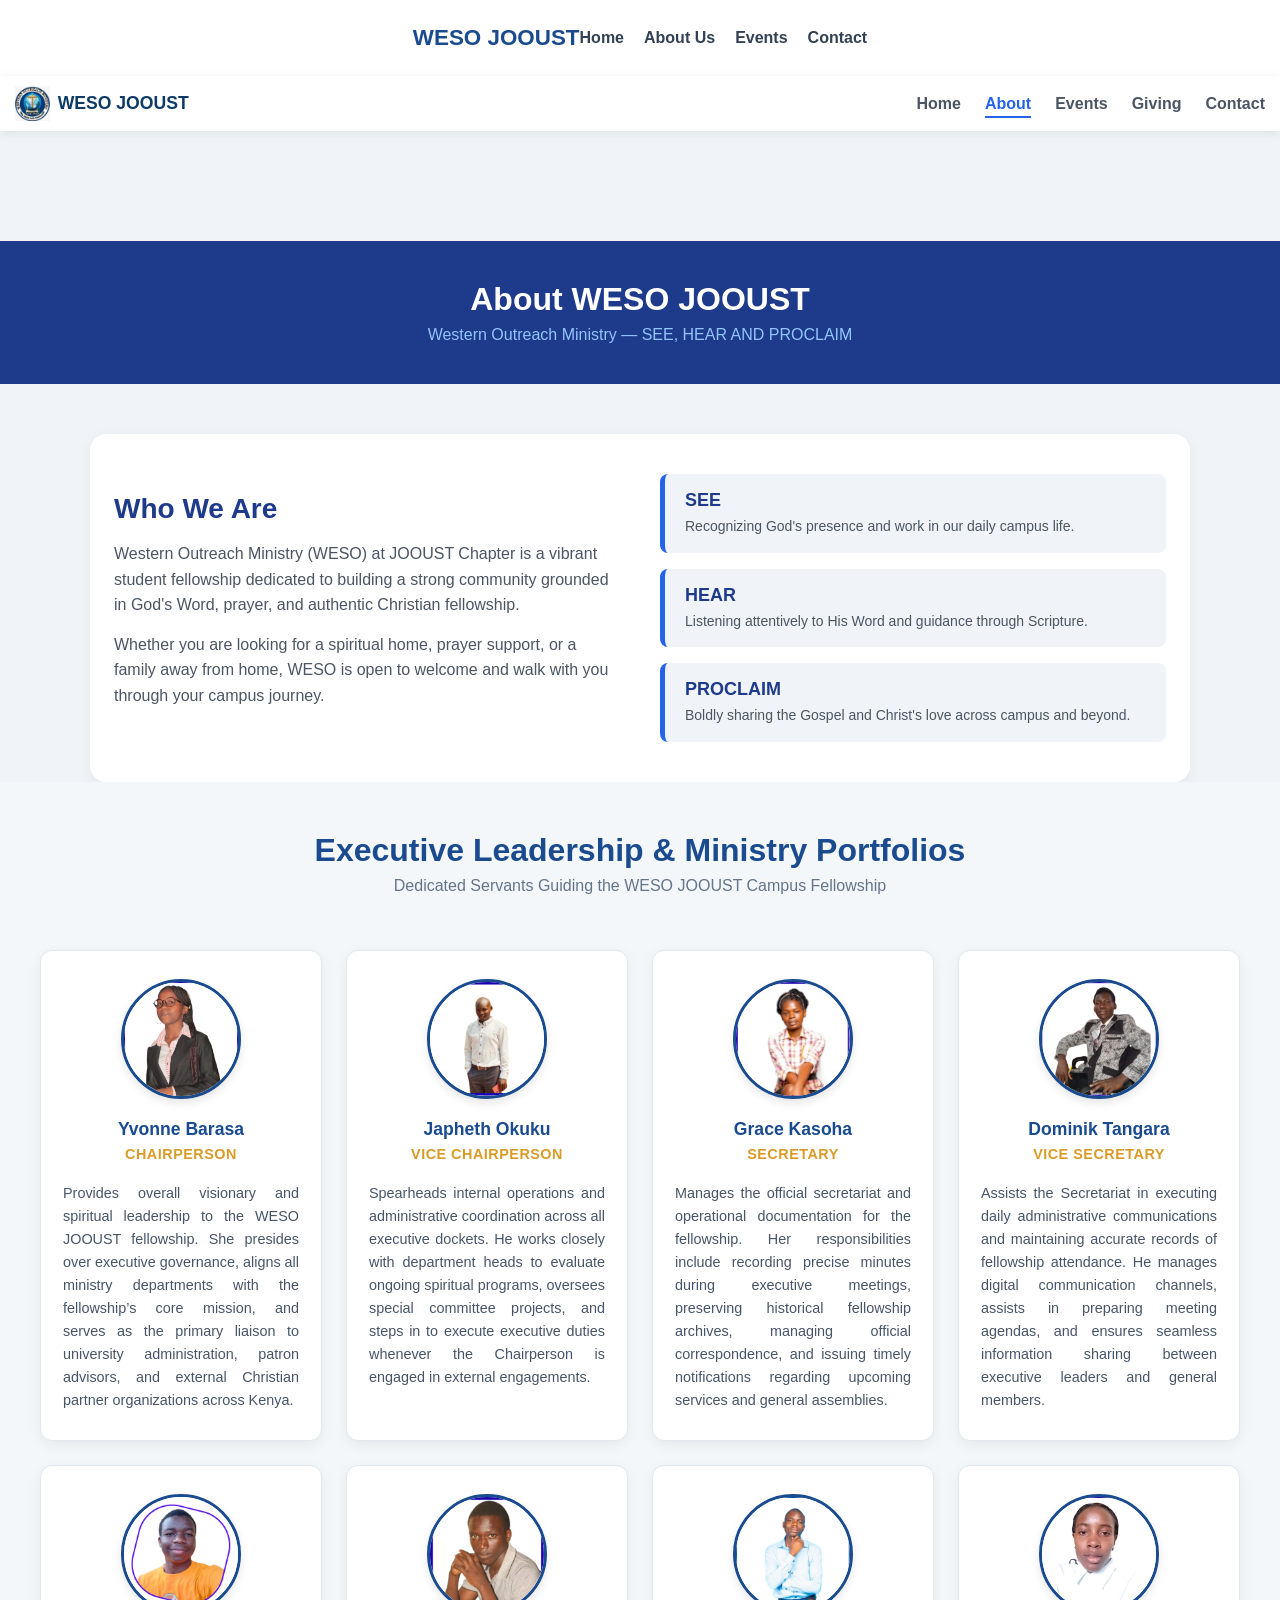
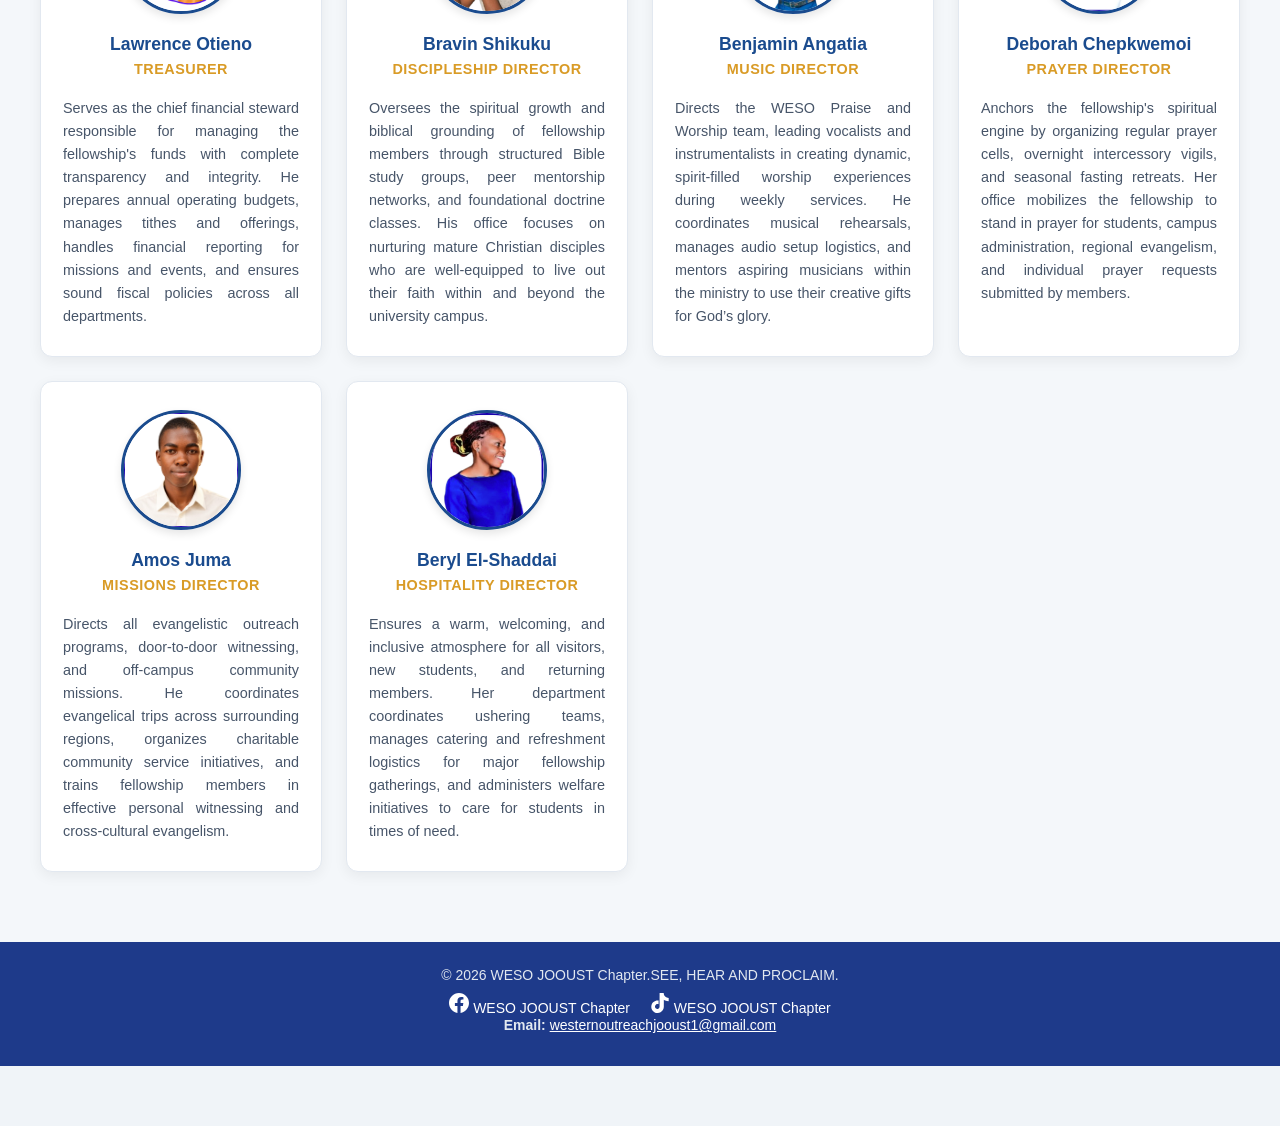
==== about.html @ a295999c "Updated site file" ====
<!DOCTYPE html>
<html lang="en">
<head>
    <header class="main-header">
    <div class="nav-container">
        <a href="index.html" class="logo">WESO JOOUST</a>
        
        <!-- Hamburger Button -->
        <button class="hamburger" id="hamburger-btn" aria-label="Toggle navigation">
            <span class="bar"></span>
            <span class="bar"></span>
            <span class="bar"></span>
        </button>

        <!-- Navigation Links -->
        <ul class="nav-menu" id="nav-menu">
            <li><a href="index.html">Home</a></li>
            <li><a href="about.html" class="active">About Us</a></li>
            <li><a href="events.html">Events</a></li>
            <li><a href="contact.html">Contact</a></li>
        </ul>
    </div>
</header>
    <meta charset="UTF-8">
    <meta name="viewport" content="width=device-width, initial-scale=1.0">
    <title>About Us - WESO JOOUST Chapter</title>
    <link rel="stylesheet" href="style.css">
</head>
<body>

    <!-- Navigation Header -->
    <header>
        <div class="logo-container">
            <img src="weso logo.jpeg" alt="WESO Logo" class="header-logo">
            <span class="logo-text">WESO JOOUST</span>
        </div>
        <nav>
            <ul>
                <li><a href="index.html">Home</a></li>
                <li><a href="about.html" class="active">About</a></li>
                <li><a href="events.html">Events</a></li>
                <li><a href="giving.html">Giving</a></li>
                <li><a href="contact.html">Contact</a></li>
            </ul>
        </nav>
    </header>

    <!-- Main Content Area -->
    <main>
        <section class="page-banner">
            <h1>About WESO JOOUST</h1>
            <p>Western Outreach Ministry — SEE, HEAR AND PROCLAIM</p>
        </section>

        <section class="about-section">
            <div class="about-content">
                <div class="about-text">
                    <h2>Who We Are</h2>
                    <p>
                        Western Outreach Ministry (WESO) at JOOUST Chapter is a vibrant student fellowship dedicated to building a strong community grounded in God's Word, prayer, and authentic Christian fellowship.
                    </p>
                    <p>
                        Whether you are looking for a spiritual home, prayer support, or a family away from home, WESO is open to welcome and walk with you through your campus journey.
                    </p>
                </div>

                <div class="pillars-container">
                    <div class="pillar-box">
                        <h3>SEE</h3>
                        <p>Recognizing God's presence and work in our daily campus life.</p>
                    </div>

                    <div class="pillar-box">
                        <h3>HEAR</h3>
                        <p>Listening attentively to His Word and guidance through Scripture.</p>
                    </div>

                    <div class="pillar-box">
                        <h3>PROCLAIM</h3>
                        <p>Boldly sharing the Gospel and Christ's love across campus and beyond.</p>
                    </div>
                </div>
            </div>
        </section>
<section class="leadership-section">
    <h2>Executive Leadership & Ministry Portfolios</h2>
    <p class="section-subtitle">Dedicated Servants Guiding the WESO JOOUST Campus Fellowship</p>

    <div class="leaders-grid">
        <!-- 1. Chairperson -->
        <div class="leader-card">
            <img src="images/Yvonne Barasa.png" alt="Yvonne Barasa - Chairperson" class="leader-photo">
            <h3>Yvonne Barasa</h3>
            <span class="leader-role">Chairperson</span>
            <p class="leader-desc">Provides overall visionary and spiritual leadership to the WESO JOOUST fellowship. She presides over executive governance, aligns all ministry departments with the fellowship’s core mission, and serves as the primary liaison to university administration, patron advisors, and external Christian partner organizations across Kenya.</p>
        </div>

        <!-- 2. Vice Chairperson -->
        <div class="leader-card">
            <img src="images/Japheth Okuku.png" alt="Japheth Okuku - Vice Chairperson" class="leader-photo">
            <h3>Japheth Okuku</h3>
            <span class="leader-role">Vice Chairperson</span>
            <p class="leader-desc">Spearheads internal operations and administrative coordination across all executive dockets. He works closely with department heads to evaluate ongoing spiritual programs, oversees special committee projects, and steps in to execute executive duties whenever the Chairperson is engaged in external engagements.</p>
        </div>

        <!-- 3. Secretary -->
        <div class="leader-card">
            <img src="images/Grace Kasoha.png" alt="Grace Kasoha - Secretary" class="leader-photo">
            <h3>Grace Kasoha</h3>
            <span class="leader-role">Secretary</span>
            <p class="leader-desc">Manages the official secretariat and operational documentation for the fellowship. Her responsibilities include recording precise minutes during executive meetings, preserving historical fellowship archives, managing official correspondence, and issuing timely notifications regarding upcoming services and general assemblies.</p>
        </div>

        <!-- 4. Vice Secretary -->
        <div class="leader-card">
            <img src="images/Tangara Dominic.png" alt="Dominik Tangara - Vice Secretary" class="leader-photo">
            <h3>Dominik Tangara</h3>
            <span class="leader-role">Vice Secretary</span>
            <p class="leader-desc">Assists the Secretariat in executing daily administrative communications and maintaining accurate records of fellowship attendance. He manages digital communication channels, assists in preparing meeting agendas, and ensures seamless information sharing between executive leaders and general members.</p>
        </div>

        <!-- 5. Treasurer -->
        <div class="leader-card">
            <img src="images/Lawrence Otieno.png" alt="Lawrence - Treasurer" class="leader-photo">
            <h3>Lawrence Otieno</h3>
            <span class="leader-role">Treasurer</span>
            <p class="leader-desc">Serves as the chief financial steward responsible for managing the fellowship's funds with complete transparency and integrity. He prepares annual operating budgets, manages tithes and offerings, handles financial reporting for missions and events, and ensures sound fiscal policies across all departments.</p>
        </div>

        <!-- 6. Discipleship Director -->
        <div class="leader-card">
            <img src="images/Bravin Shikuku.png" alt="Bravin Shikuku - Discipleship Director" class="leader-photo">
            <h3>Bravin Shikuku</h3>
            <span class="leader-role">Discipleship Director</span>
            <p class="leader-desc">Oversees the spiritual growth and biblical grounding of fellowship members through structured Bible study groups, peer mentorship networks, and foundational doctrine classes. His office focuses on nurturing mature Christian disciples who are well-equipped to live out their faith within and beyond the university campus.</p>
        </div>

        <!-- 7. Music Director -->
        <div class="leader-card">
            <img src="images/Angatia Benjamin.png" alt="Benjamin Angatia - Music Director" class="leader-photo">
            <h3>Benjamin Angatia</h3>
            <span class="leader-role">Music Director</span>
            <p class="leader-desc">Directs the WESO Praise and Worship team, leading vocalists and instrumentalists in creating dynamic, spirit-filled worship experiences during weekly services. He coordinates musical rehearsals, manages audio setup logistics, and mentors aspiring musicians within the ministry to use their creative gifts for God’s glory.</p>
        </div>

        <!-- 8. Prayer Director -->
        <div class="leader-card">
            <img src="images/Deborah Chepkwemoi.png" alt="Deborah Chepkwemoi - Prayer Director" class="leader-photo">
            <h3>Deborah Chepkwemoi</h3>
            <span class="leader-role">Prayer Director</span>
            <p class="leader-desc">Anchors the fellowship's spiritual engine by organizing regular prayer cells, overnight intercessory vigils, and seasonal fasting retreats. Her office mobilizes the fellowship to stand in prayer for students, campus administration, regional evangelism, and individual prayer requests submitted by members.</p>
        </div>

        <!-- 9. Missions Director -->
        <div class="leader-card">
            <img src="images/Amos Juma.png" alt="Amos Juma - Missions Director" class="leader-photo">
            <h3>Amos Juma</h3>
            <span class="leader-role">Missions Director</span>
            <p class="leader-desc">Directs all evangelistic outreach programs, door-to-door witnessing, and off-campus community missions. He coordinates evangelical trips across surrounding regions, organizes charitable community service initiatives, and trains fellowship members in effective personal witnessing and cross-cultural evangelism.</p>
        </div>

        <!-- 10. Hospitality Director -->
        <div class="leader-card">
            <img src="images/El-Shaddai Beryl.png" alt="Beryl El-Shaddai - Hospitality Director" class="leader-photo">
            <h3>Beryl El-Shaddai</h3>
            <span class="leader-role">Hospitality Director</span>
            <p class="leader-desc">Ensures a warm, welcoming, and inclusive atmosphere for all visitors, new students, and returning members. Her department coordinates ushering teams, manages catering and refreshment logistics for major fellowship gatherings, and administers welfare initiatives to care for students in times of need.</p>
        </div>
    </div>
</section>
 <!-- Footer Section -->
    <footer>
        <p>&copy; 2026 WESO JOOUST Chapter.SEE, HEAR AND PROCLAIM.</p>
<!-- Social Media Links Block -->
<div class="social-links">
    <!-- 1. Official Facebook Page -->
    <a href="https://www.facebook.com/profile.php?id=61580980378592" target="_blank" rel="noopener noreferrer" class="social-btn facebook">
        <svg viewBox="0 0 24 24" width="20" height="20" fill="currentColor">
            <path d="M24 12.073c0-6.627-5.373-12-12-12s-12 5.373-12 12c0 5.99 4.388 10.954 10.125 11.854v-8.385H7.078v-3.47h3.047V9.43c0-3.007 1.792-4.669 4.533-4.669 1.312 0 2.686.235 2.686.235v2.953H15.83c-1.491 0-1.956.925-1.956 1.874v2.25h3.328l-.532 3.47h-2.796v8.385C19.612 23.027 24 18.062 24 12.073z"/>
        </svg>
        <span>WESO JOOUST Chapter</span>
    </a>

    <!-- 2. TikTok Channel (Placeholder) -->
    <a href="#" target="_blank" rel="noopener noreferrer" class="social-btn tiktok">
        <svg viewBox="0 0 24 24" width="20" height="20" fill="currentColor">
            <path d="M12.525.02c1.31-.02 2.61-.01 3.91-.02.08 1.53.63 3.09 1.75 4.17 1.12 1.11 2.7 1.62 4.24 1.79v4.03c-1.44-.05-2.89-.35-4.2-.97-.57-.26-1.1-.59-1.62-.93-.01 2.92.01 5.84-.02 8.75-.08 1.4-.54 2.79-1.35 3.94-1.31 1.92-3.58 3.17-5.91 3.21-1.43.08-2.86-.31-4.08-1.03-2.02-1.19-3.44-3.37-3.65-5.71-.02-.5-.03-1-.01-1.49.18-1.9 1.12-3.72 2.58-4.96 1.66-1.44 3.98-2.13 6.15-1.72.02 1.48-.04 2.96-.04 4.44-.99-.32-2.15-.23-3.02.37-.82.56-1.31 1.56-1.27 2.57.01.88.48 1.72 1.21 2.19.82.53 1.89.59 2.75.17.84-.4 1.39-1.23 1.51-2.15.06-1.3.03-2.61.04-3.91.01-4.59.01-9.18.01-13.77z"/>
        </svg>
        <span>WESO JOOUST Chapter</span>
    </a>
</div>
<p>
  <strong>Email:</strong> 
  <a href="mailto:westernoutreachjooust1@gmail.com">westernoutreachjooust1@gmail.com</a>
</p>
    </footer>
<script src="script.js"></script>
</body>
</html>
---- style.css ----
/* ==========================================================================
   1. GLOBAL RESET & BASE STYLES
   ========================================================================== */
* {
    margin: 0;
    padding: 0;
    box-sizing: border-box;
}

body {
    font-family: Arial, sans-serif;
    background-color: #f0f4f8;
    color: #333;
    display: flex;
    flex-direction: column;
    min-height: 100vh;
}

/* ==========================================================================
   2. HEADER & NAVIGATION BAR
   ========================================================================== */
header {
    background-color: #ffffff;
    display: flex;
    justify-content: space-between;
    align-items: center;
    padding: 15px 5%; /* Responsive horizontal padding */
    box-shadow: 0 2px 10px rgba(0, 0, 0, 0.08);
    position: fixed;
    top: 0;
    width: 100%;
    z-index: 1000;
}

.logo-container {
    display: flex;
    align-items: center;
    gap: 15px;
}

.header-logo {
    height: 45px;
    width: auto;
    object-fit: contain;
}

.logo-text {
    font-size: 20px;
    font-weight: bold;
    color: #1e3a8a;
}

nav ul {
    list-style: none;
    display: flex;
    gap: 24px;
}

nav a {
    text-decoration: none;
    color: #4b5563;
    font-weight: 600;
    font-size: 16px;
    transition: color 0.2s ease;
}

nav a:hover {
    color: #2563eb;
}

/* Active Navigation Link */
nav a.active {
    color: #2563eb;
    border-bottom: 2px solid #2563eb;
    padding-bottom: 4px;
}

/* ==========================================================================
   3. HERO & MAIN CONTENT STYLING
   ========================================================================== */
main {
    text-align: center;
    padding-top: 110px; /* Space below fixed header */
    padding-bottom: 60px;
    flex: 1; /* Pushes footer down */
}

.main-graphic-container {
    margin-bottom: 20px;
    display: flex;
    justify-content: center;
}

.main-graphic {
    max-width: 240px;
    width: 100%;
    height: auto;
    border-radius: 50%;
    box-shadow: 0 6px 18px rgba(0, 0, 0, 0.12);
}

h1 {
    color: #1e3a8a;
    font-size: 36px;
    margin-bottom: 12px;
}

main > p {
    color: #4b5563;
    font-size: 18px;
    margin-bottom: 10px;
}

button {
    background-color: #2563eb;
    color: white;
    border: none;
    padding: 12px 28px;
    font-size: 16px;
    border-radius: 6px;
    cursor: pointer;
    font-weight: bold;
    margin-top: 15px;
    transition: background-color 0.2s ease, transform 0.1s ease;
}

button:hover {
    background-color: #1d4ed8;
}

button:active {
    transform: scale(0.98);
}

/* ==========================================================================
   4. WEEKLY PROGRAM CARDS SECTION (HOMEPAGE / EVENTS)
   ========================================================================== */
.programs-section {
    margin-top: 60px;
    padding: 0 20px;
}

.programs-section h2 {
    color: #1e3a8a;
    font-size: 28px;
    margin-bottom: 30px;
}

.cards-container {
    display: flex;
    justify-content: center;
    gap: 24px;
    flex-wrap: wrap;
}

.card {
    background-color: #ffffff;
    border-radius: 12px;
    padding: 24px;
    width: 100%;
    max-width: 320px;
    box-shadow: 0 4px 12px rgba(0, 0, 0, 0.08);
    transition: transform 0.3s ease, box-shadow 0.3s ease;
    text-align: left;
    border-top: 4px solid #2563eb;
}

.card:hover {
    transform: translateY(-8px);
    box-shadow: 0 8px 24px rgba(0, 0, 0, 0.15);
}

.card h3 {
    color: #1e3a8a;
    font-size: 20px;
    margin-bottom: 8px;
}

.card .time {
    color: #2563eb;
    font-weight: bold;
    font-size: 14px;
    margin-bottom: 4px;
}

.card .location {
    color: #1e3a8a;
    font-size: 14px;
    margin-bottom: 12px;
}

.card p {
    color: #4b5563;
    font-size: 14px;
    line-height: 1.5;
}

/* ==========================================================================
   5. ABOUT SECTION STYLING
   ========================================================================== */
.about-section {
    margin: 50px auto 0;
    padding: 40px 24px;
    background-color: #ffffff;
    border-radius: 16px;
    max-width: 1100px;
    width: 92%;
    box-shadow: 0 4px 16px rgba(0, 0, 0, 0.05);
}

.about-content {
    display: flex;
    gap: 40px;
    align-items: center;
    justify-content: space-between;
    text-align: left;
    flex-wrap: wrap; 
}

.about-text {
    flex: 1 1 300px;
}

.about-text h2 {
    color: #1e3a8a;
    font-size: 28px;
    margin-bottom: 16px;
}

.about-text p {
    color: #4b5563;
    font-size: 16px;
    line-height: 1.6;
    margin-bottom: 14px;
}

.pillars-container {
    flex: 1 1 300px;
    display: flex;
    flex-direction: column;
    gap: 16px;
}

.pillar-box {
    background-color: #f0f4f8;
    padding: 16px 20px;
    border-left: 5px solid #2563eb;
    border-radius: 8px;
}

.pillar-box h3 {
    color: #1e3a8a;
    font-size: 18px;
    margin-bottom: 6px;
}

.pillar-box p {
    color: #4b5563;
    font-size: 14px;
    line-height: 1.4;
    margin: 0;
}

/* ==========================================================================
   6. PAGE BANNERS
   ========================================================================== */
.page-banner {
    background-color: #1e3a8a;
    color: #ffffff;
    padding: 40px 20px;
    margin-bottom: 40px;
}

.page-banner h1 {
    color: #ffffff;
    font-size: 32px;
    margin-bottom: 8px;
}

.page-banner p {
    color: #93c5fd;
    font-size: 16px;
}

/* ==========================================================================
   7. GIVING SECTION (Lipa Na M-PESA Card)
   ========================================================================== */
.giving-container {
    padding: 10px 20px 40px;
    display: flex;
    justify-content: center;
}

.giving-card {
    background-color: #ffffff;
    padding: 35px 30px;
    border-radius: 12px;
    box-shadow: 0 4px 16px rgba(0, 0, 0, 0.08);
    border-top: 5px solid #16a34a; /* M-PESA Green Accent */
    max-width: 420px;
    width: 100%;
    text-align: center;
}

.giving-card-title {
    color: #16a34a;
    margin-bottom: 20px;
    font-size: 24px;
}

.paybill-details {
    background-color: #f0fdf4;
    padding: 20px;
    border-radius: 8px;
    border: 1px solid #bbf7d0;
}

.paybill-row {
    margin: 12px 0;
    font-size: 16px;
    color: #1f2937;
    display: flex;
    justify-content: space-between;
    align-items: center;
    gap: 10px;
}

.paybill-badge {
    background-color: #16a34a;
    color: #ffffff;
    font-weight: bold;
    padding: 6px 12px;
    border-radius: 4px;
    font-family: 'Courier New', Courier, monospace;
    font-size: 18px;
    letter-spacing: 1px;
}

.account-name {
    color: #1e3a8a;
    font-weight: bold;
    font-size: 16px;
}

.giving-footer {
    margin-top: 20px;
    font-size: 14px;
    color: #6b7280;
    font-style: italic;
}

/* ==========================================================================
   8. CONNECT & CONTACT FORM STYLING
   ========================================================================== */
.form-section {
    display: flex;
    justify-content: center;
    padding: 0 20px 40px;
}

.contact-form {
    background-color: #ffffff;
    padding: 30px;
    border-radius: 12px;
    width: 100%;
    max-width: 520px;
    box-shadow: 0 4px 16px rgba(0, 0, 0, 0.08);
    text-align: left;
}

.contact-form h2 {
    color: #1e3a8a;
    font-size: 22px;
    margin-bottom: 20px;
}

.contact-form label {
    display: block;
    margin-bottom: 6px;
    color: #374151;
    font-weight: 600;
    font-size: 14px;
}

.contact-form input,
.contact-form textarea {
    width: 100%;
    padding: 10px 14px;
    margin-bottom: 16px;
    border: 1px solid #d1d5db;
    border-radius: 6px;
    font-size: 14px;
    font-family: inherit;
}

.contact-form input:focus,
.contact-form textarea:focus {
    outline: none;
    border-color: #2563eb;
    box-shadow: 0 0 0 3px rgba(37, 99, 235, 0.1);
}

.contact-form button {
    width: 100%;
}

/* ==========================================================================
   9. FOOTER STYLING
   ========================================================================== */
footer {
    background-color: #1e3a8a;
    color: #ffffff;
    text-align: center;
    padding: 25px 20px;
}

footer p {
    color: #e2e8f0;
    font-size: 14px;
    margin-bottom: 8px;
}

.footer-links a,
.social-links a {
    color: #93c5fd;
    text-decoration: none;
    font-size: 14px;
    margin: 0 8px;
    transition: color 0.2s ease;
}

.footer-links a:hover,
.social-links a:hover {
    color: #ffffff;
    text-decoration: underline;
}

.social-links {
    margin-top: 10px;
}

/* ==========================================================================
   10. MEDIA QUERIES FOR MOBILE RESPONSIVENESS
   ========================================================================== */
@media (max-width: 768px) {
    header {
        flex-direction: column;
        gap: 12px;
        padding: 15px;
        position: relative; /* Un-fix top position if menu wraps on small screens */
    }

    main {
        padding-top: 30px; /* Reduces top gap on mobile */
    }

    nav ul {
        gap: 14px;
        flex-wrap: wrap;
        justify-content: center;
    }

    nav a {
        font-size: 14px;
    }

    h1 {
        font-size: 28px;
    }

    .about-section {
        padding: 24px 16px;
    }

    .about-content {
        gap: 24px;
    }

    .paybill-row {
        flex-direction: column;
        gap: 6px;
    }
}
/* Executive Leadership Section Styling */
.leadership-section {
    padding: 50px 20px;
    text-align: center;
    background-color: #f9fafb;
}

.leadership-section h2 {
    font-size: 2rem;
    color: #1e3a8a; /* WESO Blue */
    margin-bottom: 8px;
}

.section-subtitle {
    color: #6b7280;
    margin-bottom: 35px;
    font-size: 1rem;
}

/* 3-Column Responsive Grid */
.leaders-grid {
    display: grid;
    grid-template-columns: repeat(auto-fit, minmax(260px, 1fr));
    gap: 25px;
    max-width: 1200px;
    margin: 0 auto;
}

/* Individual Leader Card */
.leader-card {
    background-color: #ffffff;
    border-radius: 12px;
    padding: 25px 20px;
    box-shadow: 0 4px 12px rgba(0, 0, 0, 0.06);
    border: 1px solid #e5e7eb;
    transition: transform 0.2s ease, box-shadow 0.2s ease;
}

.leader-card:hover {
    transform: translateY(-6px);
    box-shadow: 0 10px 22px rgba(0, 0, 0, 0.12);
}

/* Round Profile Image */
.leader-photo {
    width: 110px;
    height: 110px;
    border-radius: 50%;
    object-fit: cover;
    margin-bottom: 15px;
    border: 3px solid #16a34a; /* WESO Green Accent */
}

.leader-card h3 {
    margin: 8px 0 4px 0;
    font-size: 1.25rem;
    color: #1e3a8a;
}

.leader-role {
    display: inline-block;
    font-size: 0.88rem;
    font-weight: 700;
    color: #16a34a;
    margin-bottom: 12px;
    text-transform: uppercase;
    letter-spacing: 0.5px;
}

.leader-bio {
    font-size: 0.88rem;
    color: #4b5563;
    line-height: 1.5;
}
/* ==========================================================================
   EXECUTIVE LEADERSHIP SECTION (ABOUT.HTML)
   ========================================================================== */

:root {
    --weso-navy: #1a4b8e;       /* Primary Deep Blue */
    --weso-sky: #00a8e8;        /* Sky Blue Accent */
    --weso-gold: #d99b26;       /* Cross Gold Accent */
    --weso-green: #16a34a;      /* Action/Success Green for Giving & Badges */
    --weso-dark-green: #15803d; /* Hover State Green */
    --weso-card-bg: #ffffff;    /* Card White */
    --weso-bg-light: #f4f7fa;   /* Neutral Section Background */
    --weso-text-dark: #333333;  /* Main Body Text */
}

.leadership-section {
    padding: 50px 20px;
    text-align: center;
    background-color: var(--weso-bg-light);
}

.leadership-section h2 {
    font-size: 2rem;
    color: var(--weso-navy);
    margin-bottom: 8px;
}

.section-subtitle {
    color: #64748b;
    margin-bottom: 35px;
    font-size: 1rem;
}

.leaders-grid {
    display: grid;
    grid-template-columns: repeat(auto-fit, minmax(260px, 1fr));
    gap: 25px;
    max-width: 1200px;
    margin: 0 auto;
}

.leader-card {
    background-color: var(--weso-card-bg);
    border-radius: 12px;
    padding: 25px 20px;
    box-shadow: 0 4px 12px rgba(0, 0, 0, 0.06);
    border: 1px solid #e2e8f0;
    transition: transform 0.2s ease, box-shadow 0.2s ease;
}

.leader-card:hover {
    transform: translateY(-6px);
    box-shadow: 0 10px 22px rgba(26, 75, 142, 0.15);
    border-color: var(--weso-sky);
}

.leader-photo {
    width: 110px;
    height: 110px;
    border-radius: 50%;
    object-fit: cover;
    margin-bottom: 15px;
    border: 3px solid var(--weso-navy);
}

.leader-card h3 {
    margin: 8px 0 4px 0;
    font-size: 1.25rem;
    color: var(--weso-navy);
}

.leader-role {
    display: inline-block;
    font-size: 0.88rem;
    font-weight: 700;
    color: var(--weso-sky);
    margin-bottom: 12px;
    text-transform: uppercase;
    letter-spacing: 0.5px;
}

.leader-bio {
    font-size: 0.88rem;
    color: var(--weso-text-dark);
    line-height: 1.5;
}
/* Leader Card Photo & Placeholder Styles */
.leader-photo,
.leader-photo-placeholder {
    width: 120px;
    height: 120px;
    border-radius: 50%;
    margin: 0 auto 12px auto;
    border: 3px solid var(--weso-navy, #1a4b8e);
    box-shadow: 0 4px 8px rgba(0, 0, 0, 0.1);
}

.leader-photo {
    object-fit: cover;
    object-position: center top;
}

.leader-photo-placeholder {
    display: flex;
    align-items: center;
    justify-content: center;
    background-color: #e2e8f0;
    color: #94a3b8;
}

.leader-photo-placeholder svg {
    width: 60px;
    height: 60px;
}
/* Leader Card Text & Role Styling */
.leader-card h3 {
    font-size: 1.1rem;
    font-weight: 700;
    color: var(--weso-navy, #1a4b8e);
    margin: 8px 0 4px 0;
    display: block;
}

.leader-role {
    display: block; /* Ensures the role sits on its own line below the name */
    font-size: 0.9rem;
    font-weight: 600;
    color: var(--weso-gold, #d99b26); /* Stands out in brand gold */
    margin-top: 2px;
}
/* Optimized Grid and Card Dimensions for Rich Descriptions */
.leaders-grid {
    display: grid;
    grid-template-columns: repeat(auto-fit, minmax(280px, 1fr));
    gap: 24px;
    padding: 20px 0;
}

.leader-card {
    background: #ffffff;
    border-radius: 12px;
    padding: 28px 22px;
    text-align: center;
    box-shadow: 0 4px 14px rgba(0, 0, 0, 0.06);
    border: 1px solid #e2e8f0;
    transition: transform 0.25s ease, box-shadow 0.25s ease;
    display: flex;
    flex-direction: column;
    align-items: center;
}

.leader-card:hover {
    transform: translateY(-5px);
    box-shadow: 0 10px 24px rgba(26, 75, 142, 0.14);
}

.leader-desc {
    font-size: 0.9rem;
    line-height: 1.6;
    color: #475569;
    text-align: justify; /* Keeps text alignment clean across both margins */
    hyphens: auto;
    margin-top: 8px;
}
/* Hamburger Icon Base Styles (Hidden on Desktop) */
.hamburger {
    display: none;
    background: none;
    border: none;
    cursor: pointer;
    flex-direction: column;
    gap: 5px;
    padding: 4px;
}

.hamburger .bar {
    width: 25px;
    height: 3px;
    background-color: var(--weso-navy, #1a4b8e);
    border-radius: 2px;
    transition: all 0.3s ease-in-out;
}

/* Mobile Media Query (Screens smaller than 768px) */
@media (max-width: 768px) {
    .hamburger {
        display: flex; /* Show hamburger button on mobile */
    }

    .nav-menu {
        position: fixed;
        left: -100%; /* Hide menu off-screen by default */
        top: 60px;
        flex-direction: column;
        background-color: #ffffff;
        width: 100%;
        text-align: center;
        transition: 0.3s ease;
        box-shadow: 0 10px 15px rgba(0, 0, 0, 0.1);
        padding: 20px 0;
    }

    /* Active Mobile Menu State */
    .nav-menu.active {
        left: 0; /* Slide in from left */
    }

    /* Transform Hamburger Lines into an 'X' when Open */
    .hamburger.active .bar:nth-child(1) {
        transform: translateY(8px) rotate(45deg);
    }
    .hamburger.active .bar:nth-child(2) {
        opacity: 0;
    }
    .hamburger.active .bar:nth-child(3) {
        transform: translateY(-8px) rotate(-45deg);
    }
}
/* Navigation Bar Layout */
.main-header {
    background-color: #ffffff;
    box-shadow: 0 2px 8px rgba(0, 0, 0, 0.1);
    position: sticky;
    top: 0;
    z-index: 1000;
}

.nav-container {
    max-width: 1200px;
    margin: 0 auto;
    padding: 15px 20px;
    display: flex;
    justify-content: space-between; /* Keeps Logo on Left, Menu/Hamburger on Right */
    align-items: center;
}

.logo {
    font-size: 1.4rem;
    font-weight: 800;
    color: #1a4b8e;
    text-decoration: none;
}

.nav-menu {
    display: flex;
    list-style: none;
    gap: 20px;
    margin: 0;
    padding: 0;
}

.nav-menu a {
    text-decoration: none;
    color: #334155;
    font-weight: 600;
    transition: color 0.2s ease;
}

.nav-menu a:hover {
    color: #d99b26;
}

/* Hamburger Icon (Desktop: Hidden) */
.hamburger {
    display: none;
    background: transparent;
    border: none;
    cursor: pointer;
    flex-direction: column;
    gap: 5px;
    padding: 4px;
    z-index: 1001;
}

.hamburger .bar {
    width: 25px;
    height: 3px;
    background-color: #1a4b8e;
    border-radius: 2px;
    transition: all 0.3s ease-in-out;
}

/* Mobile Screens (768px and below) */
@media (max-width: 768px) {
    .hamburger {
        display: flex; /* Appears on far right */
    }

    .nav-menu {
        position: fixed;
        left: -100%; /* Hidden offscreen to the left */
        top: 60px;
        flex-direction: column;
        background-color: #ffffff;
        width: 100%;
        text-align: center;
        padding: 30px 0;
        transition: left 0.3s ease-in-out;
        box-shadow: 0 10px 15px rgba(0, 0, 0, 0.1);
    }

    /* Active Mobile Drawer State */
    .nav-menu.active {
        left: 0; /* Slides smoothly into view */
    }

    /* Transform 3 Lines into an 'X' Close Button */
    .hamburger.active .bar:nth-child(1) {
        transform: translateY(8px) rotate(45deg);
    }
    .hamburger.active .bar:nth-child(2) {
        opacity: 0;
    }
    .hamburger.active .bar:nth-child(3) {
        transform: translateY(-8px) rotate(-45deg);
    }
}
/* =========================================================
   HEADER & MOBILE NAVIGATION OVERRIDE
   ========================================================= */
header {
    display: flex !important;
    justify-content: space-between !important;
    align-items: center !important;
    width: 100% !important;
    padding: 10px 15px !important; /* Fixed padding so it fills full screen width */
    background-color: #ffffff !important;
    position: relative !important;
    box-sizing: border-box !important;
    z-index: 1000 !important;
}

/* Left-aligned Logo Block */
header .logo-container {
    display: flex !important;
    align-items: center !important;
    gap: 8px !important;
    margin: 0 !important;
}

header .header-logo {
    height: 35px !important;
    width: auto !important;
}

header .logo-text {
    font-size: 1.1rem !important;
    font-weight: bold !important;
    color: #0d3b66 !important;
}

/* Pushed to the ABSOLUTE FAR RIGHT */
header .menu-toggle {
    display: block !important;
    margin-left: auto !important; /* Pushes button to right border */
    background: transparent !important;
    border: none !important;
    font-size: 1.8rem !important;
    color: #0d3b66 !important;
    cursor: pointer !important;
    padding: 0 !important;
}

/* Mobile Dropdown Menu (Sits directly UNDER the header bar) */
@media (max-width: 768px) {
    header nav {
        display: none;
        position: absolute !important;
        top: 100% !important; /* Drops below the header bar */
        left: 0 !important;
        width: 100% !important;
        background-color: #ffffff !important;
        box-shadow: 0 4px 10px rgba(0, 0, 0, 0.15) !important;
        z-index: 999 !important;
    }

    header nav.active {
        display: block !important;
    }

    header nav ul {
        display: flex !important;
        flex-direction: column !important;
        padding: 1rem 0 !important;
        margin: 0 !important;
        list-style: none !important;
        text-align: center !important;
    }

    header nav ul li {
        padding: 0.6rem 0 !important;
    }

    header nav ul li a {
        color: #0d3b66 !important;
        text-decoration: none !important;
        font-weight: bold !important;
    }
}

/* =========================================================
   2. FOOTER EMAIL LINK VISIBILITY FIX
   ========================================================= */
footer a, 
.main-footer a,
.footer-col a {
    color: #ffffff !important; /* Force crisp white text over dark/blue backgrounds */
    text-decoration: underline;
    transition: color 0.3s ease;
}

footer a:hover, 
.main-footer a:hover {
    color: #f4d03f !important; /* Elegant gold accent highlight on hover/tap */
}
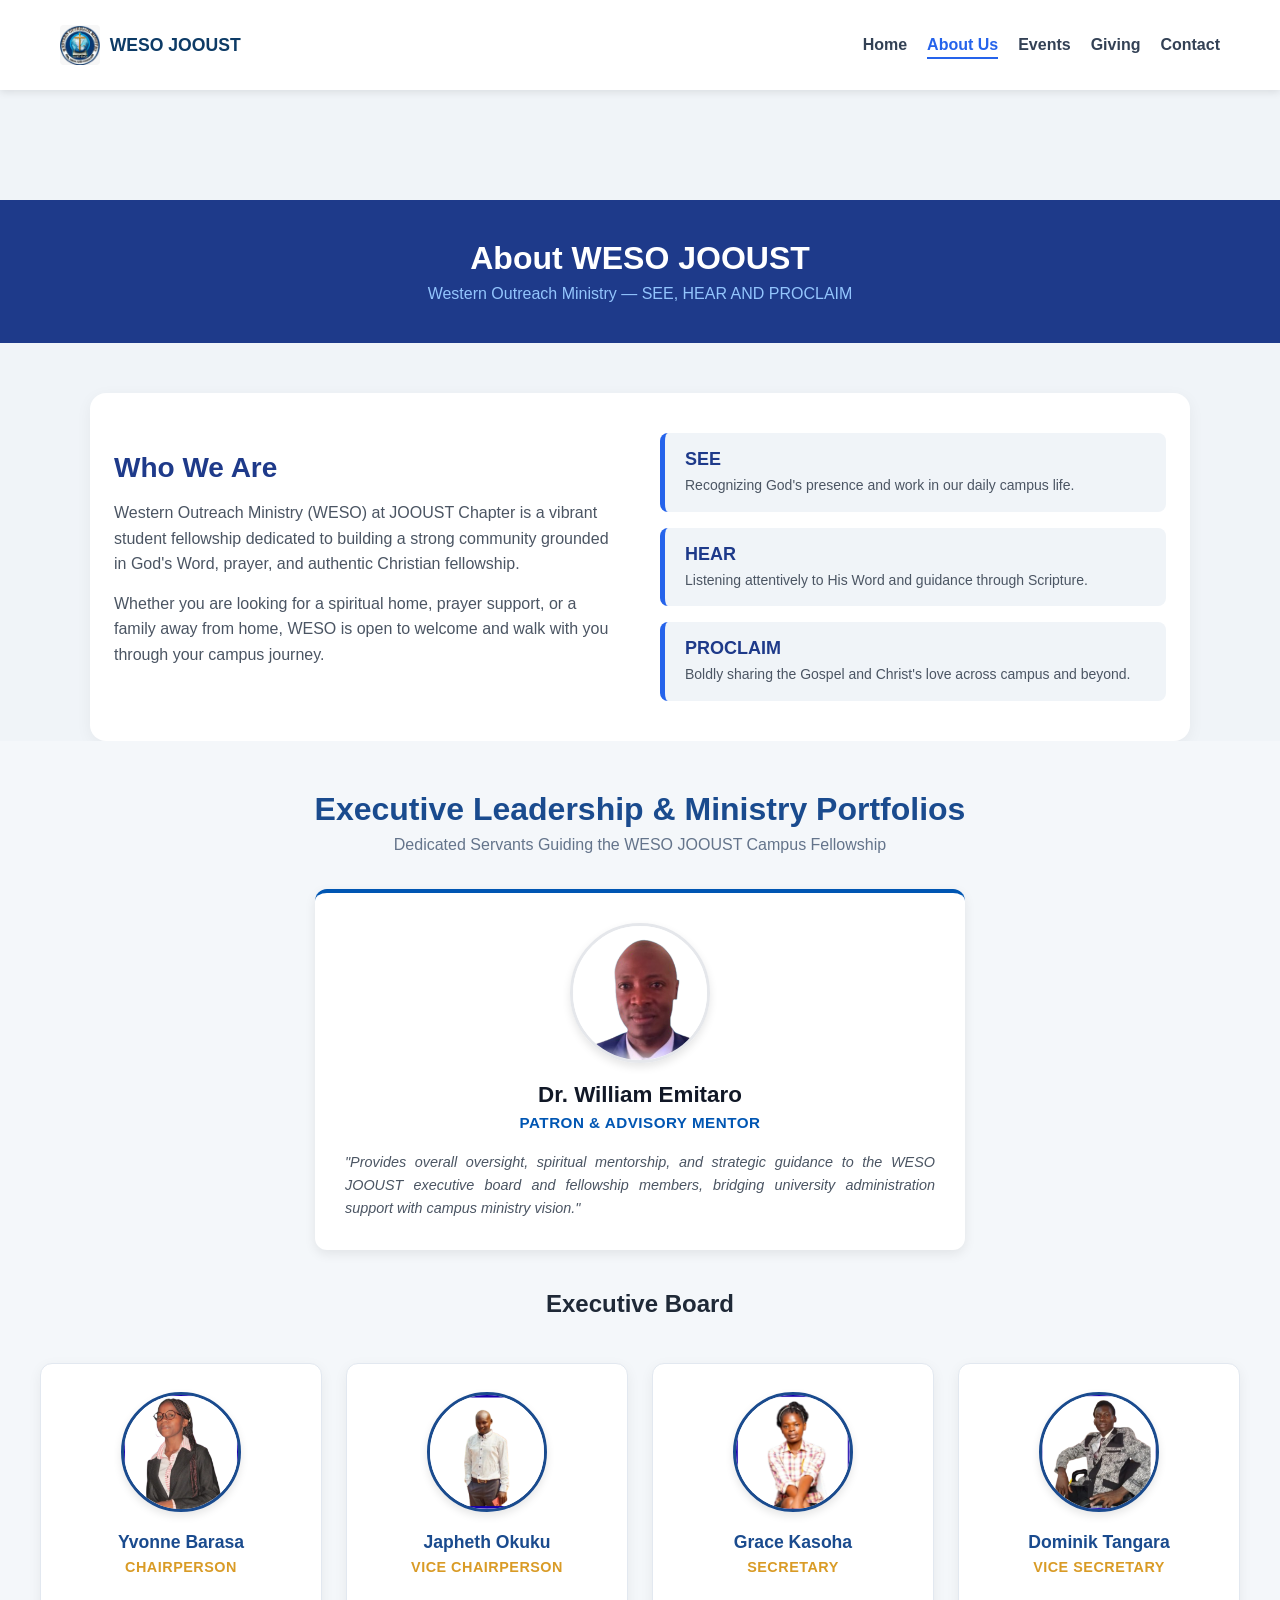
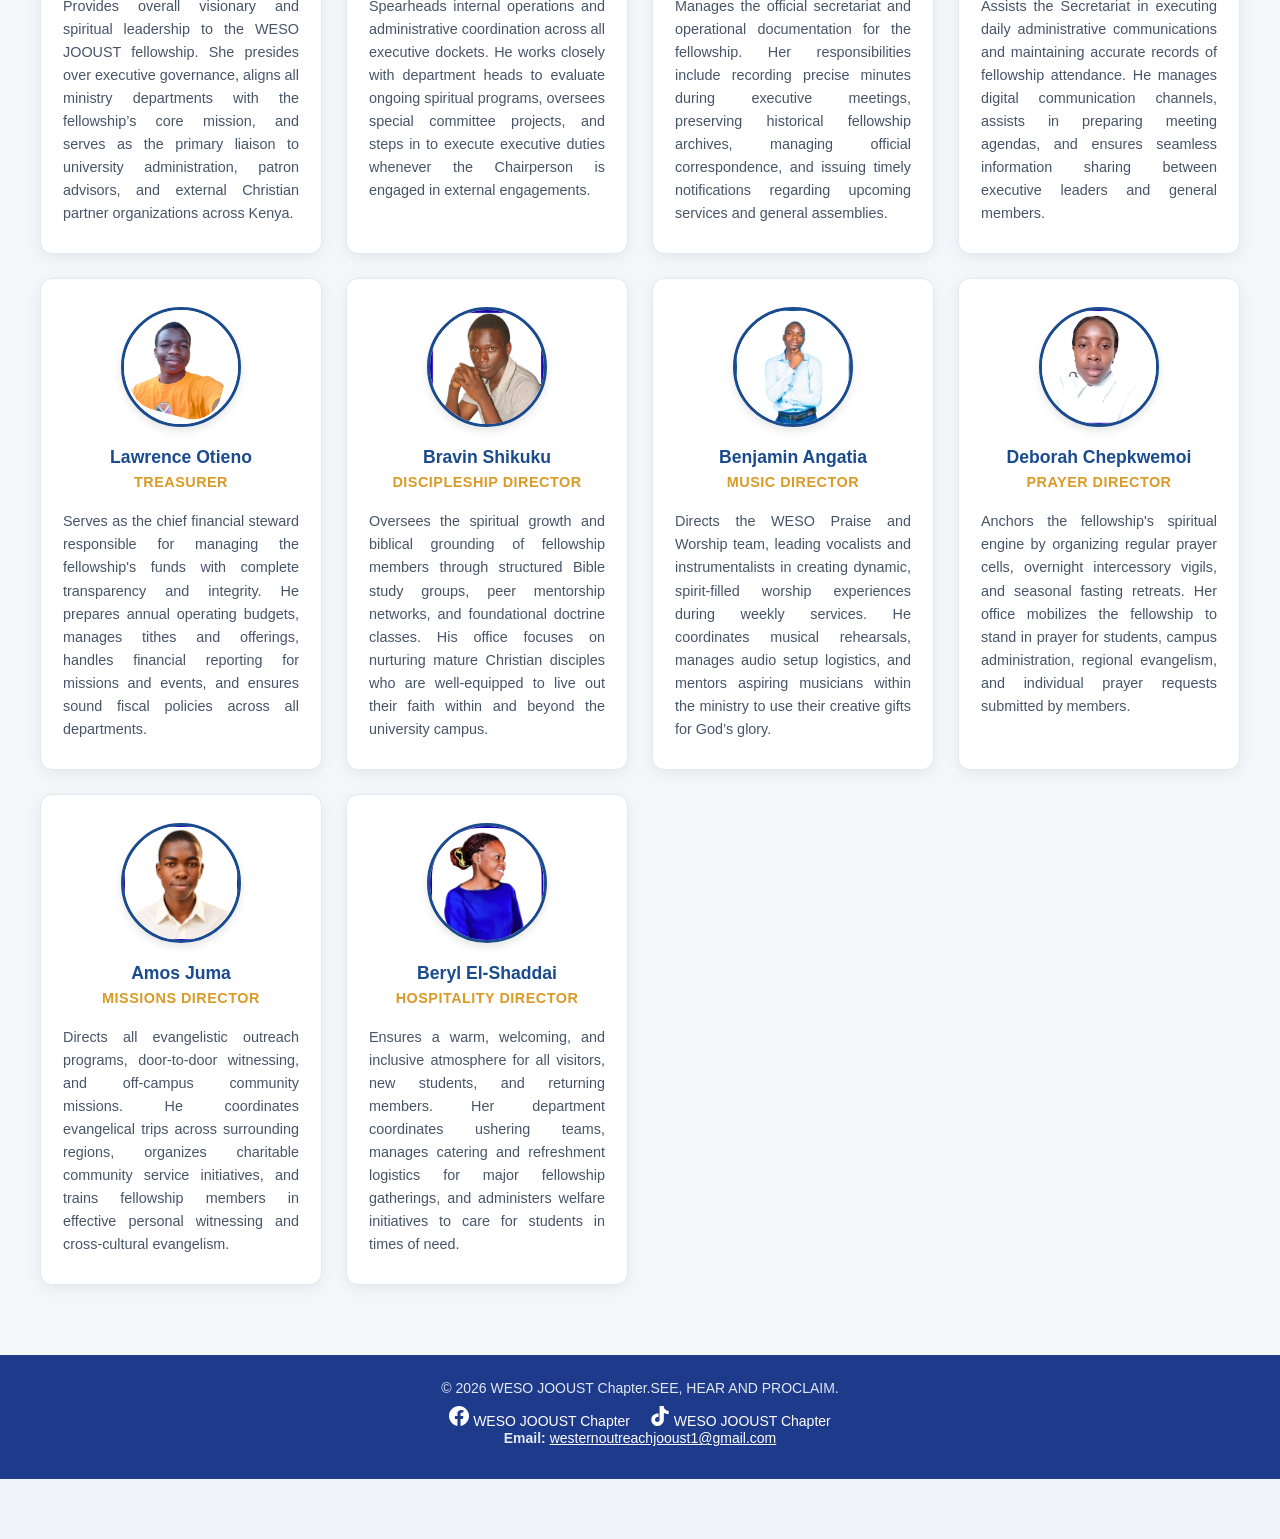
==== commit 4d01f01f: "Standardize headers, integrate image logo, add JS menu script, and add Patron to leadership" ====
--- a/about.html
+++ b/about.html
@@ -1,50 +1,37 @@
 <!DOCTYPE html>
 <html lang="en">
 <head>
-    <header class="main-header">
-    <div class="nav-container">
-        <a href="index.html" class="logo">WESO JOOUST</a>
-        
-        <!-- Hamburger Button -->
-        <button class="hamburger" id="hamburger-btn" aria-label="Toggle navigation">
-            <span class="bar"></span>
-            <span class="bar"></span>
-            <span class="bar"></span>
-        </button>
-
-        <!-- Navigation Links -->
-        <ul class="nav-menu" id="nav-menu">
-            <li><a href="index.html">Home</a></li>
-            <li><a href="about.html" class="active">About Us</a></li>
-            <li><a href="events.html">Events</a></li>
-            <li><a href="contact.html">Contact</a></li>
-        </ul>
-    </div>
-</header>
     <meta charset="UTF-8">
     <meta name="viewport" content="width=device-width, initial-scale=1.0">
     <title>About Us - WESO JOOUST Chapter</title>
     <link rel="stylesheet" href="style.css">
 </head>
 <body>
+    <header class="main-header">
+        <div class="nav-container">
+           <!-- Updated Logo with Image + Text -->
+<a href="index.html" class="logo">
+    <img src="weso logo.jpeg" alt="WESO Logo" class="logo-img">
+    <span class="logo-text">WESO JOOUST</span>
+</a>
+            
+            <!-- Hamburger Button -->
+            <button class="hamburger" id="hamburger-btn" aria-label="Toggle navigation">
+                <span class="bar"></span>
+                <span class="bar"></span>
+                <span class="bar"></span>
+            </button>
 
-    <!-- Navigation Header -->
-    <header>
-        <div class="logo-container">
-            <img src="weso logo.jpeg" alt="WESO Logo" class="header-logo">
-            <span class="logo-text">WESO JOOUST</span>
-        </div>
-        <nav>
-            <ul>
+            <!-- Navigation Links -->
+            <ul class="nav-menu" id="nav-menu">
                 <li><a href="index.html">Home</a></li>
-                <li><a href="about.html" class="active">About</a></li>
+                <li><a href="about.html" class="active">About Us</a></li>
                 <li><a href="events.html">Events</a></li>
                 <li><a href="giving.html">Giving</a></li>
                 <li><a href="contact.html">Contact</a></li>
             </ul>
-        </nav>
+        </div>
     </header>
-
     <!-- Main Content Area -->
     <main>
         <section class="page-banner">
@@ -85,7 +72,14 @@
 <section class="leadership-section">
     <h2>Executive Leadership & Ministry Portfolios</h2>
     <p class="section-subtitle">Dedicated Servants Guiding the WESO JOOUST Campus Fellowship</p>
-
+    <div class="patron-card" style="max-width: 650px; margin: 0 auto 40px auto; background: #ffffff; padding: 30px; border-radius: 12px; text-align: center; box-shadow: 0 4px 12px rgba(0,0,0,0.08); border-top: 4px solid #0056b3;">
+        <img src="images/Dr. William Emitaro.png" alt="Patron - WESO JOOUST" class="leader-photo" style="width: 140px; height: 140px; border-radius: 50%; object-fit: cover; margin-bottom: 15px; border: 3px solid #e5e7eb;">
+        <h3 style="font-size: 1.4rem; color: #111827; margin-bottom: 4px;">Dr. William Emitaro</h3>
+        <span class="leader-role" style="display: inline-block; color: #0056b3; font-weight: 600; font-size: 0.95rem; margin-bottom: 12px;">Patron & Advisory Mentor</span>
+        <p class="leader-desc" style="font-style: italic; color: #4b5563; line-height: 1.6;">"Provides overall oversight, spiritual mentorship, and strategic guidance to the WESO JOOUST executive board and fellowship members, bridging university administration support with campus ministry vision."</p>
+    </div>
+    <!--Executive Team Section Header-->
+    <h3 style="text-align: center; font-size: 1.5rem; color: #1f2937; margin-bottom: 25px;">Executive Board</h3>
     <div class="leaders-grid">
         <!-- 1. Chairperson -->
         <div class="leader-card">
--- a/style.css
+++ b/style.css
@@ -19,44 +19,66 @@
 /* ==========================================================================
    2. HEADER & NAVIGATION BAR
    ========================================================================== */
-header {
+.main-header {
     background-color: #ffffff;
     display: flex;
     justify-content: space-between;
     align-items: center;
-    padding: 15px 5%; /* Responsive horizontal padding */
+    padding: 15px 5%;
     box-shadow: 0 2px 10px rgba(0, 0, 0, 0.08);
     position: fixed;
     top: 0;
+    left: 0;
     width: 100%;
     z-index: 1000;
 }
 
-.logo-container {
-    display: flex;
+.nav-container {
+    display: flex;
+    justify-content: space-between;
     align-items: center;
-    gap: 15px;
-}
-
-.header-logo {
-    height: 45px;
-    width: auto;
-    object-fit: contain;
-}
-
-.logo-text {
+    width: 100%;
+}
+
+.logo {
     font-size: 20px;
     font-weight: bold;
     color: #1e3a8a;
-}
-
-nav ul {
+    text-decoration: none;
+}
+/* Logo container styling */
+.logo {
+    display: flex;
+    align-items: center;
+    gap: 10px;
+    text-decoration: none;
+    font-weight: 700;
+    font-size: 1.25rem;
+    color: #1f2937;
+}
+
+/* Logo image sizing */
+.logo-img {
+    height: 40px;          /* Adjust height to fit header */
+    width: auto;           /* Maintain natural aspect ratio */
+    object-fit: contain;
+    border-radius: 4px;    /* Optional: slightly rounded corners */
+}
+
+/* Optional: style for text next to logo */
+.logo-text {
+    font-weight: bold;
+    font-size: 1.2rem;
+}
+.nav-menu {
     list-style: none;
     display: flex;
     gap: 24px;
-}
-
-nav a {
+    margin: 0;
+    padding: 0;
+}
+
+.nav-menu a {
     text-decoration: none;
     color: #4b5563;
     font-weight: 600;
@@ -64,17 +86,39 @@
     transition: color 0.2s ease;
 }
 
-nav a:hover {
+.nav-menu a:hover {
     color: #2563eb;
 }
 
 /* Active Navigation Link */
-nav a.active {
+.nav-menu a.active {
     color: #2563eb;
     border-bottom: 2px solid #2563eb;
     padding-bottom: 4px;
 }
 
+/* Hamburger Toggle Button (Hidden on Desktop) */
+.hamburger {
+    display: none;
+    flex-direction: column;
+    justify-content: space-between;
+    width: 28px;
+    height: 20px;
+    background: transparent;
+    border: none;
+    cursor: pointer;
+    padding: 0;
+    z-index: 1001;
+}
+
+.hamburger .bar {
+    width: 100%;
+    height: 3px;
+    background-color: #1e3a8a;
+    border-radius: 2px;
+    transition: all 0.3s ease;
+    display: block;
+}
 /* ==========================================================================
    3. HERO & MAIN CONTENT STYLING
    ========================================================================== */
@@ -443,25 +487,55 @@
    10. MEDIA QUERIES FOR MOBILE RESPONSIVENESS
    ========================================================================== */
 @media (max-width: 768px) {
-    header {
+    .main-header {
+        justify-content: space-between;
+        padding: 12px 20px;
+    }
+
+    /* Show the 3-line Hamburger Button on mobile */
+    .hamburger {
+        display: flex;
+    }
+
+    /* Mobile Menu Drawer - Dropdown anchored to Top Right */
+    .nav-menu {
+        position: absolute;
+        top: 100%;
+        right: 20px;
+        width: 220px;
+        background-color: #ffffff;
         flex-direction: column;
-        gap: 12px;
-        padding: 15px;
-        position: relative; /* Un-fix top position if menu wraps on small screens */
+        gap: 0;
+        border-radius: 8px;
+        box-shadow: 0 8px 20px rgba(0, 0, 0, 0.15);
+        border: 1px solid #e5e7eb;
+        display: none; /* Hidden until toggled */
+        padding: 10px 0;
+        overflow: hidden;
+    }
+
+    /* Revealed state when toggled via JS */
+    .nav-menu.active {
+        display: flex;
+    }
+
+    .nav-menu li {
+        width: 100%;
+    }
+
+    .nav-menu a {
+        display: block;
+        padding: 12px 20px;
+        font-size: 15px;
+        width: 100%;
+    }
+
+    .nav-menu a:hover {
+        background-color: #f0f4f8;
     }
 
     main {
-        padding-top: 30px; /* Reduces top gap on mobile */
-    }
-
-    nav ul {
-        gap: 14px;
-        flex-wrap: wrap;
-        justify-content: center;
-    }
-
-    nav a {
-        font-size: 14px;
+        padding-top: 90px;
     }
 
     h1 {
@@ -480,6 +554,7 @@
         flex-direction: column;
         gap: 6px;
     }
+}
 }
 /* Executive Leadership Section Styling */
 .leadership-section {
